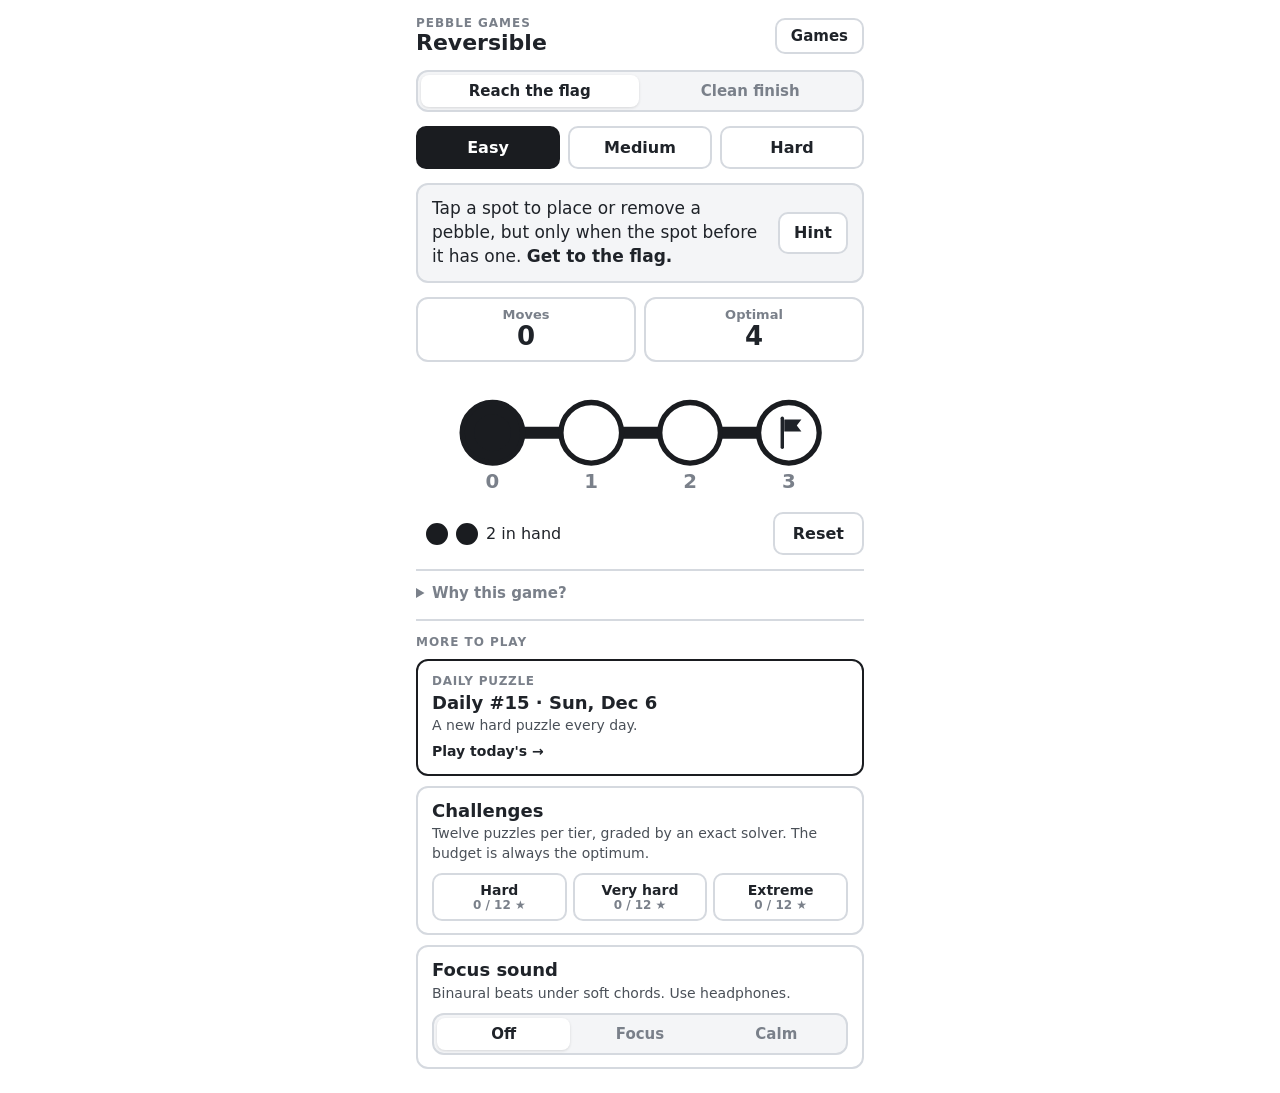
==== index.html @ edc48301 "Add Daily puzzle, Challenge tiers and focus sound - daily/: one puzzle per local date, same for ever" ====
<!doctype html>
<html lang="en">
<head>
<meta charset="utf-8">
<meta name="viewport" content="width=device-width, initial-scale=1, maximum-scale=1, user-scalable=no">
<title>Pebble Game</title>
<meta name="description" content="Puzzles about memory, time and energy in computing. Get a pebble to the flag in as few moves as you can.">
<meta property="og:type" content="website">
<meta property="og:site_name" content="Pebble Games">
<meta property="og:title" content="Pebble Games">
<meta property="og:description" content="Puzzles about memory, time and energy in computing. Get a pebble to the flag in as few moves as you can.">
<meta property="og:url" content="https://mcthumann.github.io/pebble_web_game/">
<meta property="og:image" content="https://mcthumann.github.io/pebble_web_game/og.png">
<meta property="og:image:width" content="1200">
<meta property="og:image:height" content="630">
<meta property="og:image:alt" content="Pebble Games: puzzles about memory, time and energy">
<meta name="twitter:card" content="summary_large_image">
<style>
  :root {
    --ink: #1F2329; --muted: #7A808A; --faint: #D5D9DF;
    --pebble: #1A1C20; --red: #E31A1C; --green: #009E73;
  }
  * { box-sizing: border-box; -webkit-tap-highlight-color: transparent; }
  html, body { margin: 0; height: 100%; }
  body {
    background: #fff; color: var(--ink);
    font-family: "Segoe UI", system-ui, -apple-system, Roboto, sans-serif;
    touch-action: manipulation; user-select: none; -webkit-user-select: none;
  }
  main {
    max-width: 480px; min-height: 100%; margin: 0 auto; padding: 20px 16px 24px;
    display: flex; flex-direction: column; gap: 14px;
  }
  button {
    font: inherit; font-size: 16px; font-weight: 600; padding: 10px 18px;
    background: #fff; color: var(--ink); border: 2px solid var(--faint); border-radius: 10px;
  }


  #levels { display: flex; gap: 8px; }
  #levels button { flex: 1; padding: 10px 0; }
  #levels button.sel { background: var(--pebble); border-color: var(--pebble); color: #fff; }

  #info {
    background: #F4F5F7; border: 2px solid var(--faint); border-radius: 12px;
    padding: 12px 14px; font-size: 17px; line-height: 1.4;
  }
  #top { display: flex; align-items: center; justify-content: space-between; gap: 12px; }
  #top p { margin: 0; }
  #hintBtn { padding: 8px 14px; flex: none; }
  #hint { display: none; margin: 10px 0 0; padding-top: 10px; border-top: 2px solid var(--faint); font-weight: 600; }
  #info.open #hint { display: block; }

  #stats { display: flex; gap: 8px; margin-bottom: 12px; }
  .stat {
    flex: 1; text-align: center; padding: 8px 4px;
    border: 2px solid var(--faint); border-radius: 12px;
  }
  .stat span { display: block; font-size: 13px; font-weight: 600; color: var(--muted); }
  .stat b { display: block; font-size: 26px; line-height: 1.15; font-variant-numeric: tabular-nums; }
  #movesBox.past { border-color: #D55E00; }
  #movesBox.past b { color: #D55E00; }

  #solved { display: none; text-align: center; color: #fff; margin-bottom: 20px; }
  #solved h1 { margin: 0; font-size: 64px; line-height: 1.1; }
  #solved p { margin: 4px 0 0; font-size: 24px; }
  #solved #time { font-size: 40px; font-weight: 700; font-variant-numeric: tabular-nums; }

  #board { display: block; width: 100%; height: auto; }
  #track { fill: none; stroke: var(--pebble); stroke-width: 9; stroke-linecap: round; }
  .node { cursor: pointer; }
  .node .hit { fill: transparent; }
  .node .ring { fill: #fff; stroke: var(--pebble); stroke-width: 4; }
  .node .dot { fill: var(--pebble); display: none; }
  .node.on .dot { display: block; }
  .node.on .flag { display: none; }
  .node.fixed .ring { fill: var(--pebble); }
  .node.bad .ring { fill: var(--red); stroke: var(--red); }
  .node text { font-size: 15px; font-weight: 650; fill: var(--muted); text-anchor: middle; }
  .node.bad text { fill: var(--red); }

  #bar { display: flex; align-items: center; justify-content: space-between; }
  #hand { display: flex; align-items: center; gap: 8px; padding: 6px 10px; border-radius: 10px; font-size: 16px; }
  #hand.bad { background: var(--red); color: #fff; }
  #hand i {
    width: 22px; height: 22px; border-radius: 50%;
    background: var(--pebble); border: 2px solid var(--pebble);
  }
  #hand i.used { background: transparent; border-color: var(--faint); }

  body.won { background: var(--green); }
  body.won #info, body.won #stats { display: none; }
  body.won #solved { display: block; }
  body.won #hand { color: #fff; }
  body.won .node text { fill: #fff; }
  body.won button { border-color: #fff; }
  body.won #levels button.sel { border-color: var(--pebble); }
  /* Stars, sharing and feel (the same block on every game page). */
  #levels .mark { margin-left: 5px; font-size: 14px; }
  #levels .mark.star { color: #E0A800; }
  #levels .mark.done { color: #E0A800; }
  main #best { margin-top: 6px; font-size: 17px; font-weight: 650; }
  main #share {
    margin-top: 12px; padding: 7px 22px; font-size: 15px;
    background: transparent; color: #fff; border: 2px solid #fff; border-radius: 10px;
  }
  body.lost #share, body.lost #best { display: none; }
  .confetti { position: fixed; inset: 0; width: 100%; height: 100%; pointer-events: none; z-index: 10; }
  @media (prefers-reduced-motion: no-preference) {
    @keyframes pop { 0% { transform: scale(.3); } 65% { transform: scale(1.15); } 100% { transform: scale(1); } }
    .node.on:not(.fixed) .dot { transform-box: fill-box; transform-origin: center; animation: pop .22s ease-out; }
  }
  /* "Why this game?": one line on why it matters, folded away by default. */
  #about { border-top: 2px solid var(--faint); padding-top: 12px; font-size: 15px; line-height: 1.45; user-select: text; -webkit-user-select: text; }
  #about summary { font-weight: 600; color: var(--muted); cursor: pointer; }
  #about p { margin: 8px 0 0; }
  #about .refs { font-size: 14px; color: var(--muted); }
  #about a { color: inherit; }
  body.won #about, body.done #about { display: none; }
  /* Header: the game's name and one way out to the list of all games. */
  #head { display: flex; align-items: center; justify-content: space-between; gap: 12px; margin-top: -4px; }
  #head .kicker { display: block; font-size: 12px; font-weight: 700; letter-spacing: .08em; text-transform: uppercase; color: var(--muted); }
  #head h1 { margin: 0; font-size: 22px; line-height: 1.2; color: var(--ink); }
  #head a {
    flex: none; padding: 7px 14px; font-size: 15px; font-weight: 650; text-decoration: none;
    color: var(--ink); border: 2px solid var(--faint); border-radius: 10px;
  }
  body.won #head .kicker, body.done #head .kicker { color: rgba(255,255,255,.8); }
  body.won #head h1, body.done #head h1 { color: #fff; }
  body.won #head a, body.done #head a { color: #fff; border-color: #fff; }
  /* Finish screen: share the result, or move on to the next game. */
  main .actions { display: flex; justify-content: center; gap: 10px; margin-top: 12px; }
  main .actions #share { margin-top: 0; }
  main #next {
    padding: 7px 18px; font-size: 15px; font-weight: 650; text-decoration: none;
    background: #fff; color: var(--green); border: 2px solid #fff; border-radius: 10px;
  }
  body.lost #next { display: none; }
  /* Reach the flag, or finish clean: two versions of the same game. */
  #mode { display: flex; padding: 3px; gap: 3px; background: #F4F5F7; border: 2px solid var(--faint); border-radius: 12px; }
  #mode a {
    flex: 1; text-align: center; padding: 7px 0; border-radius: 8px;
    font-size: 15px; font-weight: 650; color: var(--muted); text-decoration: none;
  }
  #mode a.sel { background: #fff; color: var(--ink); box-shadow: 0 1px 3px rgba(0,0,0,.12); }
  body.won #mode { display: none; }
  /* More to play: the daily puzzle, harder challenges, and focus sound. */
  #more { display: flex; flex-direction: column; gap: 10px; border-top: 2px solid var(--faint); padding-top: 14px; }
  #more h2 { margin: 0; font-size: 12px; font-weight: 700; letter-spacing: .08em; text-transform: uppercase; color: var(--muted); }
  #more .card { display: block; padding: 12px 14px; border: 2px solid var(--faint); border-radius: 12px; color: var(--ink); text-decoration: none; }
  #more .card b { display: block; font-size: 18px; line-height: 1.25; }
  #more .card > span { display: block; margin-top: 2px; font-size: 14px; line-height: 1.4; color: #4A5058; }
  #more #dailyCard { border-color: var(--pebble); }
  #more .card > .kick { margin: 0 0 2px; font-size: 12px; font-weight: 700; letter-spacing: .06em; text-transform: uppercase; color: var(--muted); }
  #more #dailyCard .go { margin-top: 6px; font-weight: 650; color: var(--ink); }
  #more .tiers { display: flex; gap: 6px; margin-top: 10px; }
  #more .tiers a {
    flex: 1; text-align: center; padding: 7px 0; border: 2px solid var(--faint); border-radius: 10px;
    font-size: 14px; font-weight: 650; color: var(--ink); text-decoration: none;
  }
  #more .tiers a i { display: block; font-style: normal; font-size: 12px; font-weight: 600; color: var(--muted); }
  #more .moods { display: flex; padding: 3px; gap: 3px; margin-top: 10px; background: #F4F5F7; border: 2px solid var(--faint); border-radius: 12px; }
  #more .moods button { flex: 1; padding: 7px 0; border: 0; border-radius: 8px; background: transparent; font-size: 15px; font-weight: 650; color: var(--muted); }
  #more .moods button.sel { background: #fff; color: var(--ink); box-shadow: 0 1px 3px rgba(0,0,0,.12); }
  body.won #more { display: none; }
</style>
</head>
<body>
<main>
  <header id="head">
    <div><span class="kicker">Pebble Games</span><h1>Reversible</h1></div>
    <a href="games/">Games</a>
  </header>
  <nav id="mode" aria-label="Version"><a class="sel" aria-current="page">Reach the flag</a><a href="clean/">Clean finish</a></nav>
  <div id="levels">
    <button type="button" data-p="2" data-opt="4">Easy</button>
    <button type="button" data-p="3" data-opt="13">Medium</button>
    <button type="button" data-p="4" data-opt="38">Hard</button>
  </div>
  <div id="info">
    <div id="top">
      <p>Tap a spot to place or remove a pebble, but only when the spot before it has one. <b>Get to the flag.</b></p>
      <button id="hintBtn" type="button">Hint</button>
    </div>
    <p id="hint">To advance forward, focus on recovering from behind.</p>
  </div>
  <div id="stats">
    <div class="stat" id="movesBox"><span>Moves</span><b id="moves"></b></div>
    <div class="stat"><span>Optimal</span><b id="opt"></b></div>
  </div>
  <div id="solved"><h1 id="verdict">Solved</h1><p id="time"></p><p id="count"></p><p id="best"></p><div class="actions"><button id="share" type="button">Share</button><a id="next" href="clean/">Next: Clean finish &rarr;</a></div></div>
  <svg id="board" role="group" aria-label="Pebble line"></svg>
  <div id="bar">
    <div id="hand"></div>
    <button id="reset" type="button">Reset</button>
  </div>
  <details id="about">
    <summary>Why this game?</summary>
    <p>Erasing information costs heat. Uncomputing avoids erasure, but needs extra memory, which can be traded for extra time.</p>
    <p class="refs">Bennett, <i>SIAM J. Comput.</i> 1989 · Knill, <a href="https://arxiv.org/abs/math/9508218">arXiv:math/9508218</a></p>
    <p class="refs"><a href="games/">All games</a></p>
  </details>
  <section id="more" aria-label="More to play">
    <h2>More to play</h2>
    <a class="card" id="dailyCard" href="daily/">
      <span class="kick">Daily puzzle</span>
      <b id="dailyTitle">Daily puzzle</b>
      <span id="dailyState">A new hard puzzle every day.</span>
      <span class="go">Play today's &rarr;</span>
    </a>
    <div class="card">
      <b>Challenges</b>
      <span>Twelve puzzles per tier, graded by an exact solver. The budget is always the optimum.</span>
      <div class="tiers">
        <a href="challenge/#hard" data-tier="hard">Hard<i></i></a>
        <a href="challenge/#veryhard" data-tier="veryhard">Very hard<i></i></a>
        <a href="challenge/#extreme" data-tier="extreme">Extreme<i></i></a>
      </div>
    </div>
    <div class="card">
      <b>Focus sound</b>
      <span id="moodNote">Binaural beats under soft chords. Use headphones.</span>
      <div class="moods" id="moods"></div>
    </div>
  </section>
</main>
<script>
  // Easy, Medium, Hard give 2, 3, 4 pebbles. With P pebbles the furthest
  // reachable spot is 2^P - 1, so that is where the flag goes: 3, 7, 15.
  // data-opt is the fewest moves to get a pebble onto the flag, found by
  // breadth-first search: 4, 13, 38 (Hard beats the clean recursion's 40,
  // since nothing has to be picked up afterwards).
  const PER_ROW = 4;
  const X0 = 40, DX = 75, Y0 = 40, DY = 84, R = 23, XR = X0 + DX * (PER_ROW - 1);
  const SVG = 'http://www.w3.org/2000/svg';
  const board = document.getElementById('board');
  const hand = document.getElementById('hand');
  const levelButtons = [...document.querySelectorAll('#levels button')];

  // ---------- Stars, feel and sharing (the same block on every game page) ----------
  // Progress is kept in this browser only: for each level, the best score and
  // that level's optimum, so a star means best <= optimum (lower is better).
  const KIT = { game: 'reversible', title: 'Reversible', unit: 'moves', path: '' };
  const kit = (() => {
    const KEY = 'pebble-games-v1', BASE = 'https://mcthumann.github.io/pebble_web_game/';
    const calm = matchMedia('(prefers-reduced-motion: reduce)').matches;
    const el = id => document.getElementById(id);
    let data = {}, shareText = '', lastBuzz = 0;
    try { data = JSON.parse(localStorage.getItem(KEY)) || {}; } catch (e) {}
    const save = () => { try { localStorage.setItem(KEY, JSON.stringify(data)); } catch (e) {} };
    const starred = r => !!r && r.best <= r.opt;

    // Level buttons get an outline star once finished and a filled star once
    // finished optimally, so the goal is to fill every star.
    // (The games list page reads the same saved progress to show stars per game.)
    function marks() {
      document.querySelectorAll('#levels button').forEach(b => {
        const r = (data[KIT.game] || {})[b.dataset.name];
        b.innerHTML = b.dataset.name + (!r ? '' : starred(r)
          ? '<span class="mark star" aria-label="optimal">★</span>'
          : '<span class="mark done" aria-label="finished">☆</span>');
      });
    }

    function buzz(pattern) {
      const now = performance.now();
      if (now - lastBuzz < 120) return;
      lastBuzz = now;
      try { if (navigator.vibrate) navigator.vibrate(pattern || 30); } catch (e) {}
    }

    // A short, light confetti burst, only for optimal finishes.
    function confetti() {
      if (calm) return;
      const c = document.createElement('canvas'), ctx = c.getContext('2d'), dpr = window.devicePixelRatio || 1;
      const W = innerWidth, H = innerHeight;
      c.className = 'confetti'; c.width = W * dpr; c.height = H * dpr;
      document.body.appendChild(c); ctx.scale(dpr, dpr);
      const colors = ['#FFFFFF', '#F5C542', '#FFE8A3', '#BFF0DD'];
      const bits = Array.from({ length: 70 }, () => ({
        x: W / 2 + (Math.random() - .5) * 140, y: H * .26,
        vx: (Math.random() - .5) * 9, vy: -3 - Math.random() * 8,
        a: Math.random() * 6.3, va: (Math.random() - .5) * .3,
        w: 5 + Math.random() * 4, h: 8 + Math.random() * 6,
        c: colors[Math.floor(Math.random() * colors.length)],
      }));
      const t0 = performance.now();
      (function frame(t) {
        const age = (t - t0) / 1600;
        ctx.clearRect(0, 0, W, H);
        if (age >= 1) { c.remove(); return; }
        ctx.globalAlpha = Math.min(1, (1 - age) * 2.5);
        for (const b of bits) {
          b.vy += .28; b.vx *= .99; b.x += b.vx; b.y += b.vy; b.a += b.va;
          ctx.save(); ctx.translate(b.x, b.y); ctx.rotate(b.a);
          ctx.fillStyle = b.c; ctx.fillRect(-b.w / 2, -b.h / 2, b.w, b.h); ctx.restore();
        }
        requestAnimationFrame(frame);
      })(t0);
    }

    // A finished run: save it, note a new star or best, celebrate, and get the
    // share line ready. Pass { record: false } for levels that should not count.
    function finish(level, score, opt, time, opts = {}) {
      const optimal = score <= opt;
      let line = '';
      if (opts.record !== false) {
        const g = data[KIT.game] = data[KIT.game] || {};
        const old = g[level];
        g[level] = { best: old ? Math.min(old.best, score) : score, opt };
        save();
        marks();
        if (optimal && !starred(old)) line = 'New star ★';
        else if (!optimal && !old) line = '☆ earned · match the optimum to fill it';
        else if (!optimal && score < old.best) line = 'New best';
        else if (!optimal && old) line = 'Your best: ' + (KIT.unit === 'cost' ? 'cost ' : '') + old.best;
      }
      el('best').textContent = line;
      const amount = KIT.unit === 'cost' ? 'cost ' + score : score + ' ' + KIT.unit;
      shareText = (optimal ? '★ ' : '') + 'Pebble Game · ' + KIT.title + ' ' + level + ' · ' + amount +
        (optimal ? ', optimal' : ' (optimal ' + opt + ')') + ' in ' + time + '\n' + (opts.url || BASE + KIT.path);
      el('share').textContent = 'Share';
      nextLabel();
      buzz(optimal ? [15, 60, 15, 60, 30] : 25);
      if (optimal) setTimeout(confetti, 60);
    }

    function clear() { const b = el('best'); if (b) b.textContent = ''; }

    // Next climbs this game's levels first (Easy, Medium, Hard), then moves on
    // to the next game. gameNext keeps the label written in the page for that.
    let gameNext = '';
    function nextLevelButton() {
      const buttons = [...document.querySelectorAll('#levels button')];
      const i = buttons.findIndex(b => b.classList.contains('sel'));
      return i >= 0 && i < buttons.length - 1 ? buttons[i + 1] : null;
    }
    function nextLabel() {
      const b = nextLevelButton();
      el('next').textContent = b ? 'Next: ' + b.dataset.name + ' \u2192' : gameNext;
    }

    // Phones get the share sheet; elsewhere the line is copied.
    async function share() {
      const btn = el('share');
      try {
        if (navigator.share && matchMedia('(pointer: coarse)').matches) { await navigator.share({ text: shareText }); return; }
        await navigator.clipboard.writeText(shareText);
        btn.textContent = 'Copied';
      } catch (e) {
        if (e && e.name === 'AbortError') return;
        const t = document.createElement('textarea');
        t.value = shareText; document.body.appendChild(t); t.select();
        let ok = false; try { ok = document.execCommand('copy'); } catch (e2) {}
        t.remove();
        btn.textContent = ok ? 'Copied' : 'Copy failed';
      }
      setTimeout(() => { btn.textContent = 'Share'; }, 1600);
    }

    function init() {
      document.querySelectorAll('#levels button').forEach(b => { b.dataset.name = b.textContent.trim(); });
      el('share').addEventListener('click', share);
      gameNext = el('next').textContent;
      el('next').addEventListener('click', e => {
        const b = nextLevelButton();
        if (b) { e.preventDefault(); b.click(); }
      });
      marks();
    }
    return { init, finish, clear, buzz, text: () => shareText };
  })();

  let P, N, OPT, levelName, pebbled, moves, won, nodes, startedAt, solveMs;

  // Spots 0..N snake along one line: rows alternate left-to-right and right-to-left.
  // Spot 0 is permanently pebbled and does not use one of the player's pebbles.
  function build() {
    const rows = (N + 1) / PER_ROW;
    let d = 'M' + X0 + ' ' + Y0 + 'H' + XR;
    for (let r = 1; r < rows; r++) {
      const y = Y0 + DY * r, right = r % 2 === 1;
      d += 'A' + DY / 2 + ' ' + DY / 2 + ' 0 0 ' + (right ? 1 : 0) + ' ' + (right ? XR : X0) + ' ' + y +
           'H' + (right ? X0 : XR);
    }
    board.setAttribute('viewBox', '-18 6 340 ' + rows * DY);
    board.innerHTML = '<path id="track" d="' + d + '"/>';
    nodes = [];
    for (let i = 0; i <= N; i++) {
      const row = Math.floor(i / PER_ROW), k = i % PER_ROW;
      const x = X0 + DX * (row % 2 ? PER_ROW - 1 - k : k), y = Y0 + DY * row;
      const g = document.createElementNS(SVG, 'g');
      g.setAttribute('class', i === 0 ? 'node fixed' : 'node');
      g.setAttribute('role', 'button');
      g.setAttribute('aria-label', 'Spot ' + i);
      g.innerHTML =
        '<rect class="hit" x="' + (x - DX / 2) + '" y="' + (y - 30) + '" width="' + DX + '" height="76"/>' +
        '<circle class="ring" cx="' + x + '" cy="' + y + '" r="' + R + '"/>' +
        (i === N
          ? '<g class="flag" transform="translate(' + (x - 7) + ' ' + (y - 12) + ')">' +
            '<path d="M2 1v22" stroke="#1F2329" stroke-width="2.6" stroke-linecap="round" fill="none"/>' +
            '<path d="M3.5 2h13l-3.5 4.5 3.5 4.5h-13z" fill="#1F2329"/></g>'
          : '') +
        '<circle class="dot" cx="' + x + '" cy="' + y + '" r="14"/>' +
        '<text x="' + x + '" y="' + (y + R + 19) + '">' + i + '</text>';
      g.addEventListener('click', () => tap(i));
      board.appendChild(g);
      nodes.push(g);
    }
  }

  function inHand() { return P - pebbled.slice(1).filter(Boolean).length; }

  function flash(el) {
    kit.buzz();
    el.classList.add('bad');
    clearTimeout(el.badTimer);
    el.badTimer = setTimeout(() => el.classList.remove('bad'), 450);
  }

  function tap(i) {
    if (won) return;
    const placing = !pebbled[i];
    if (i === 0 || !pebbled[i - 1]) { flash(nodes[i]); return; }
    if (placing && inHand() === 0) { flash(nodes[i]); flash(hand); return; }
    pebbled[i] = placing;
    // The clock runs from the first legal move to the pebble landing on the flag.
    if (moves === 0) startedAt = performance.now();
    moves++;
    if (placing && i === N) { won = true; solveMs = performance.now() - startedAt; kit.finish(levelName, moves, OPT, clock(solveMs)); }
    render();
  }

  function clock(ms) {
    const t = Math.round(ms / 100), m = Math.floor(t / 600), sec = ((t % 600) / 10).toFixed(1);
    return m ? m + ':' + sec.padStart(4, '0') : sec + ' s';
  }

  function render() {
    for (let i = 0; i <= N; i++) nodes[i].classList.toggle('on', pebbled[i]);
    const left = inHand();
    let dots = '';
    for (let k = 0; k < P; k++) dots += '<i class="' + (k < left ? '' : 'used') + '"></i>';
    hand.innerHTML = dots + '<span>' + left + ' in hand</span>';
    document.getElementById('moves').textContent = moves;
    document.getElementById('movesBox').classList.toggle('past', moves > OPT);
    document.body.classList.toggle('won', won);
    document.getElementById('time').textContent = won ? clock(solveMs) : '';
    document.getElementById('verdict').textContent = moves === OPT ? 'Optimal!' : 'Solved';
    document.getElementById('count').textContent = levelName + ' · ' + moves + ' moves · optimal ' + OPT;
  }

  function reset() {
    kit.clear();
    pebbled = new Array(N + 1).fill(false);
    pebbled[0] = true;
    moves = 0;
    won = false;
    render();
  }

  function setLevel(btn) {
    P = Number(btn.dataset.p);
    N = 2 ** P - 1;
    OPT = Number(btn.dataset.opt);
    document.getElementById('opt').textContent = OPT;
    levelName = btn.dataset.name;
    levelButtons.forEach(b => b.classList.toggle('sel', b === btn));
    build();
    reset();
  }

  levelButtons.forEach(b => b.addEventListener('click', () => setLevel(b)));
  document.getElementById('reset').addEventListener('click', reset);
  document.getElementById('hintBtn').addEventListener('click', () =>
    document.getElementById('info').classList.toggle('open'));
  kit.init();
  setLevel(levelButtons[0]);
  // A link ending in #about opens the "Why this game?" note and scrolls to it.
  function openAbout() {
    if (location.hash !== '#about') return;
    const a = document.getElementById('about');
    a.open = true;
    a.scrollIntoView({ block: 'start' });
  }
  window.addEventListener('hashchange', openAbout);
  openAbout();
</script>
<script src="shared/puzzles.js"></script>
<script src="shared/progress.js"></script>
<script src="shared/beats.js"></script>
<script>
  // More to play: today's daily puzzle, challenge stars and the focus sound.
  (() => {
    const prog = PebbleProgress, key = prog.todayKey(), num = prog.dailyNumber(key);
    const best = prog.dailyBest(key), s = prog.streak();
    const fire = s ? ' · \u{1F525} ' + s + '-day streak' : '';
    document.getElementById('dailyTitle').textContent = 'Daily #' + num + ' · ' + prog.prettyDate(key);
    document.getElementById('dailyState').textContent = (best ? '✓ Solved in ' + prog.clock(best) : 'A new hard puzzle every day.') + fire;
    document.querySelectorAll('#more .tiers a').forEach(a => {
      a.querySelector('i').textContent = prog.tierSolved(a.dataset.tier) + ' / ' + PEBBLE_PUZZLES.challenge[a.dataset.tier].length + ' ★';
    });
    PebbleBeats.picker(document.getElementById('moods'), document.getElementById('moodNote'));
  })();
</script>
</body>
</html>
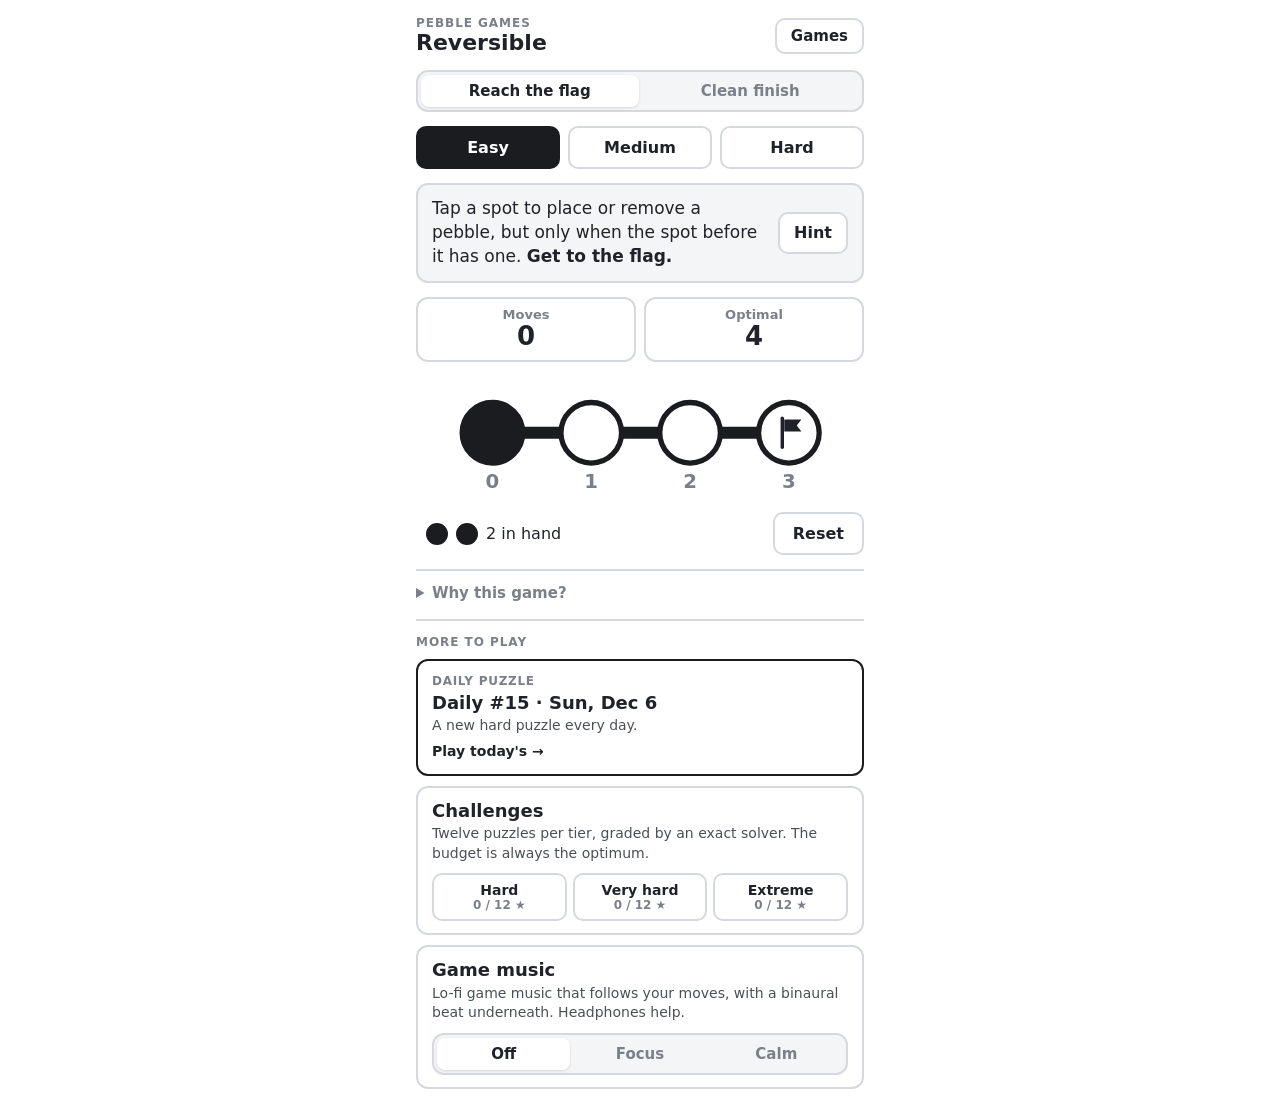
==== commit bd0bd4d9: "Game music: adaptive lo-fi soundtrack with move sounds Replace the ambient drone with a swung lo-fi " ====
--- a/index.html
+++ b/index.html
@@ -218,12 +218,13 @@
       </div>
     </div>
     <div class="card">
-      <b>Focus sound</b>
-      <span id="moodNote">Binaural beats under soft chords. Use headphones.</span>
+      <b>Game music</b>
+      <span id="moodNote">Lo-fi game music that follows your moves, with a binaural beat underneath. Headphones help.</span>
       <div class="moods" id="moods"></div>
     </div>
   </section>
 </main>
+<script src="shared/beats.js"></script>
 <script>
   // Easy, Medium, Hard give 2, 3, 4 pebbles. With P pebbles the furthest
   // reachable spot is 2^P - 1, so that is where the flag goes: 3, 7, 15.
@@ -421,14 +422,21 @@
   function tap(i) {
     if (won) return;
     const placing = !pebbled[i];
-    if (i === 0 || !pebbled[i - 1]) { flash(nodes[i]); return; }
-    if (placing && inHand() === 0) { flash(nodes[i]); flash(hand); return; }
+    if (i === 0 || !pebbled[i - 1]) { sound('bad', i); flash(nodes[i]); return; }
+    if (placing && inHand() === 0) { sound('bad', i); flash(nodes[i]); flash(hand); return; }
     pebbled[i] = placing;
+    sound(placing ? 'place' : 'remove', i);
     // The clock runs from the first legal move to the pebble landing on the flag.
     if (moves === 0) startedAt = performance.now();
     moves++;
-    if (placing && i === N) { won = true; solveMs = performance.now() - startedAt; kit.finish(levelName, moves, OPT, clock(solveMs)); }
+    if (placing && i === N) { won = true; solveMs = performance.now() - startedAt; kit.finish(levelName, moves, OPT, clock(solveMs)); sound('win', i); }
     render();
+  }
+
+  // Tell the focus music (shared/beats.js) what just happened, so it can follow play.
+  function sound(type, spot) {
+    const furthest = pebbled.lastIndexOf(true);
+    document.dispatchEvent(new CustomEvent('pebble:sound', { detail: { type, spot, n: N, progress: Math.max(furthest, spot) / N } }));
   }
 
   function clock(ms) {
@@ -457,6 +465,7 @@
     moves = 0;
     won = false;
     render();
+    sound('start', 0);
   }
 
   function setLevel(btn) {
@@ -488,7 +497,6 @@
 </script>
 <script src="shared/puzzles.js"></script>
 <script src="shared/progress.js"></script>
-<script src="shared/beats.js"></script>
 <script>
   // More to play: today's daily puzzle, challenge stars and the focus sound.
   (() => {
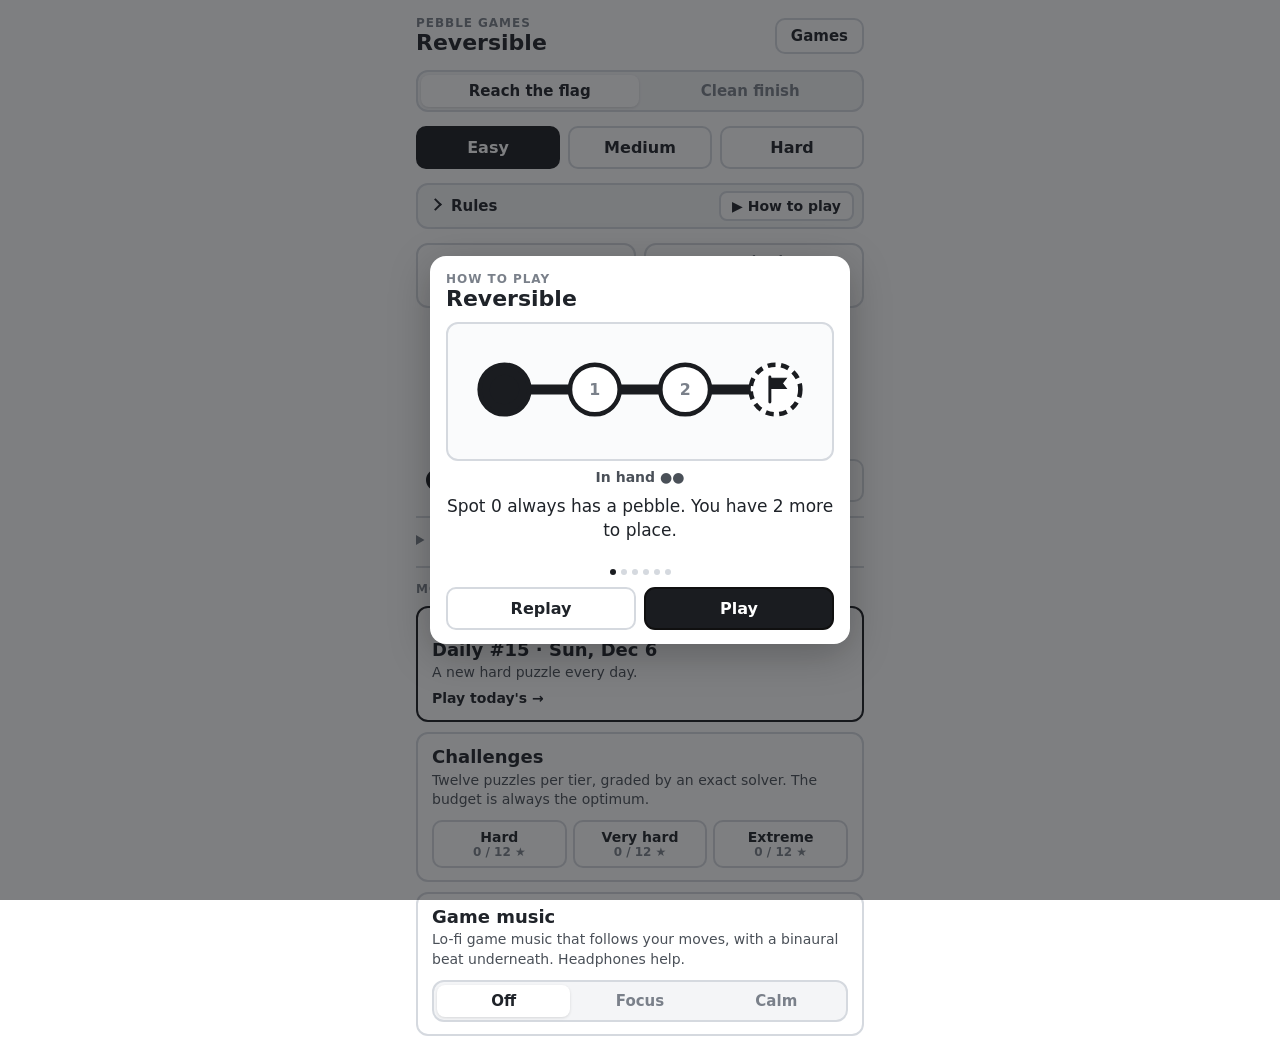
==== commit 6add9472: "Rules dropdown and how-to-play animation on every game; dry, steady move sounds - shared/intro.js + " ====
--- a/index.html
+++ b/index.html
@@ -164,6 +164,7 @@
   #more .moods button.sel { background: #fff; color: var(--ink); box-shadow: 0 1px 3px rgba(0,0,0,.12); }
   body.won #more { display: none; }
 </style>
+<link rel="stylesheet" href="shared/intro.css?v=3">
 </head>
 <body>
 <main>
@@ -224,7 +225,7 @@
     </div>
   </section>
 </main>
-<script src="shared/beats.js"></script>
+<script src="shared/beats.js?v=3"></script>
 <script>
   // Easy, Medium, Hard give 2, 3, 4 pebbles. With P pebbles the furthest
   // reachable spot is 2^P - 1, so that is where the flag goes: 3, 7, 15.
@@ -495,8 +496,8 @@
   window.addEventListener('hashchange', openAbout);
   openAbout();
 </script>
-<script src="shared/puzzles.js"></script>
-<script src="shared/progress.js"></script>
+<script src="shared/puzzles.js?v=3"></script>
+<script src="shared/progress.js?v=3"></script>
 <script>
   // More to play: today's daily puzzle, challenge stars and the focus sound.
   (() => {
@@ -511,5 +512,6 @@
     PebbleBeats.picker(document.getElementById('moods'), document.getElementById('moodNote'));
   })();
 </script>
+<script src="shared/intro.js?v=3" data-game="reversible"></script>
 </body>
 </html>
--- a/shared/intro.css
+++ b/shared/intro.css
@@ -0,0 +1,107 @@
+/* Rules dropdown and the "how to play" animation, shared by every game page.
+   The page's own rules box (#info, or #rules on Daily and Challenge) is moved
+   into the dropdown by intro.js; until then it is hidden so it does not flash. */
+main > #info, main > #rules { display: none; }
+
+.rules-drop {
+  border: 2px solid var(--faint, #D5D9DF); border-radius: 12px; background: #F4F5F7;
+}
+.rules-drop > summary {
+  list-style: none; display: flex; align-items: center; gap: 8px;
+  padding: 6px 8px 6px 12px; font-size: 15px; font-weight: 650; cursor: pointer;
+  color: var(--ink, #1F2329); user-select: none; -webkit-user-select: none;
+}
+.rules-drop > summary::-webkit-details-marker { display: none; }
+.rules-drop > summary::before {
+  content: ""; width: 7px; height: 7px; margin: 0 3px 3px 1px;
+  border-right: 2px solid currentColor; border-bottom: 2px solid currentColor;
+  transform: rotate(-45deg); transition: transform .15s;
+}
+.rules-drop[open] > summary::before { transform: rotate(45deg); margin-bottom: 5px; }
+.rules-drop > summary .how {
+  margin-left: auto; padding: 5px 11px; font: inherit; font-size: 14px; font-weight: 650;
+  color: var(--ink, #1F2329); background: #fff; border: 2px solid var(--faint, #D5D9DF); border-radius: 8px;
+}
+.rules-drop > #info, .rules-drop > #rules {
+  display: block; margin: 0 !important; border: 0 !important; background: transparent !important;
+  padding: 0 14px 12px !important; border-radius: 0 !important;
+}
+body.won .rules-drop, body.done .rules-drop { display: none; }
+
+/* The animation: a small board, a finger, a caption. */
+.pi-back {
+  position: fixed; inset: 0; z-index: 50; display: flex; align-items: center; justify-content: center;
+  padding: 12px; background: rgba(20, 22, 26, .55);
+}
+.pi-card {
+  width: min(420px, 100%); max-height: 100%; overflow: auto; padding: 16px 16px 14px;
+  background: #fff; color: #1F2329; border-radius: 16px; box-shadow: 0 10px 40px rgba(0, 0, 0, .25);
+  user-select: none; -webkit-user-select: none;
+}
+.pi-kicker { display: block; font-size: 12px; font-weight: 700; letter-spacing: .08em; text-transform: uppercase; color: #7A808A; }
+.pi-title { margin: 0 0 10px; font-size: 22px; line-height: 1.2; }
+.pi-stage {
+  position: relative; border: 2px solid #D5D9DF; border-radius: 12px; background: #FAFBFC;
+  transition: background .3s, border-color .3s;
+}
+.pi-stage.win { background: #E3F5EE; border-color: #009E73; }
+.pi-stage svg { display: block; width: 100%; height: auto; }
+.pi-finger {
+  position: absolute; width: 30px; height: 30px; margin: -15px 0 0 -15px; border-radius: 50%;
+  background: rgba(26, 28, 32, .16); border: 2px solid rgba(26, 28, 32, .5);
+  opacity: 0; pointer-events: none;
+  transition: left .42s ease, top .42s ease, opacity .2s, transform .15s;
+}
+.pi-finger.show { opacity: 1; }
+.pi-finger.press { transform: scale(.72); }
+.pi-finger.ripple::after {
+  content: ""; position: absolute; inset: -2px; border-radius: 50%;
+  border: 2px solid rgba(26, 28, 32, .5); animation: piRipple .5s ease-out forwards;
+}
+@keyframes piRipple { to { transform: scale(2.2); opacity: 0; } }
+.pi-hud { margin-top: 8px; min-height: 20px; font-size: 14px; font-weight: 650; color: #4A5058; text-align: center; }
+.pi-say { margin: 6px 0 0; min-height: 70px; font-size: 17px; line-height: 1.4; text-align: center; }
+.pi-dots { display: flex; justify-content: center; gap: 5px; margin: 4px 0 12px; }
+.pi-dots i { width: 6px; height: 6px; border-radius: 50%; background: #D5D9DF; }
+.pi-dots i.on { background: #1A1C20; }
+.pi-actions { display: flex; gap: 8px; }
+.pi-actions button {
+  flex: 1; padding: 10px 0; font: inherit; font-size: 16px; font-weight: 650;
+  color: #1F2329; background: #fff; border: 2px solid #D5D9DF; border-radius: 10px;
+}
+.pi-actions .go { color: #fff; background: #1A1C20; border-color: #1A1C20; }
+
+/* Board pieces, matching the games. */
+.pi-svg .track { fill: none; stroke: #1A1C20; stroke-width: 9; stroke-linecap: round; }
+.pi-svg .edge { stroke: #B8BEC6; stroke-width: 3; }
+.pi-svg .ring { fill: #fff; stroke: #1A1C20; stroke-width: 4; transition: fill .2s, stroke .2s; }
+.pi-svg .fixed .ring { fill: #1A1C20; }
+.pi-svg .input .ring { stroke-width: 6; }
+.pi-svg .goal .ring { stroke-dasharray: 7 5; }
+.pi-svg .dot { fill: #1A1C20; }
+.pi-svg .idx { font-size: 14px; font-weight: 700; fill: #7A808A; text-anchor: middle; }
+.pi-svg .flag path { fill: #1A1C20; stroke: #1A1C20; }
+.pi-svg .ghost .ring { fill: #EFEAFB; stroke: #7A5CC4; stroke-dasharray: 6 4; }
+.pi-svg .spook { fill: #7A5CC4; }
+.pi-svg .queued .ring { fill: #DDEAFB; stroke: #2367C9; stroke-width: 5; }
+.pi-svg .qdot { fill: #2367C9; opacity: .35; }
+.pi-svg .blue .ring { fill: #DDEAFB; stroke: #2367C9; stroke-width: 4.5; }
+.pi-svg .red .dot { fill: #D7263D; }
+.pi-svg .slot { fill: #fff; stroke: #B8BEC6; stroke-width: 2; }
+.pi-svg .slot.full { fill: #1A1C20; stroke: #1A1C20; }
+.pi-svg .chip rect { fill: #fff; stroke: #1A1C20; stroke-width: 1.5; }
+.pi-svg .chip text { font-size: 13px; font-weight: 700; fill: #1F2329; text-anchor: middle; }
+.pi-svg .chip.e rect { fill: #D55E00; stroke: #D55E00; }
+.pi-svg .chip.e text { fill: #fff; }
+.pi-svg .bad .ring { fill: #E31A1C; stroke: #E31A1C; }
+.pi-svg .erased .ring { fill: #D55E00; stroke: #D55E00; }
+.pi-svg .holdring { fill: none; stroke: #D55E00; stroke-width: 7; stroke-linecap: round; stroke-dasharray: 100; stroke-dashoffset: 100; animation: piHold .62s linear forwards; }
+@keyframes piHold { to { stroke-dashoffset: 0; } }
+.pi-svg .tickbtn rect { fill: #fff; stroke: #D5D9DF; stroke-width: 2; }
+.pi-svg .tickbtn text { font-size: 15px; font-weight: 700; fill: #1F2329; text-anchor: middle; }
+@media (prefers-reduced-motion: no-preference) {
+  .pi-svg .pop .dot, .pi-svg .pop .spook { transform-box: fill-box; transform-origin: center; animation: piPop .22s ease-out; }
+  @keyframes piPop { 0% { transform: scale(.3); } 65% { transform: scale(1.15); } 100% { transform: scale(1); } }
+}
+@media (prefers-reduced-motion: reduce) { .pi-finger { transition: opacity .2s; } }
+.pi-svg .blue .flag path { fill: #2367C9; stroke: #2367C9; }
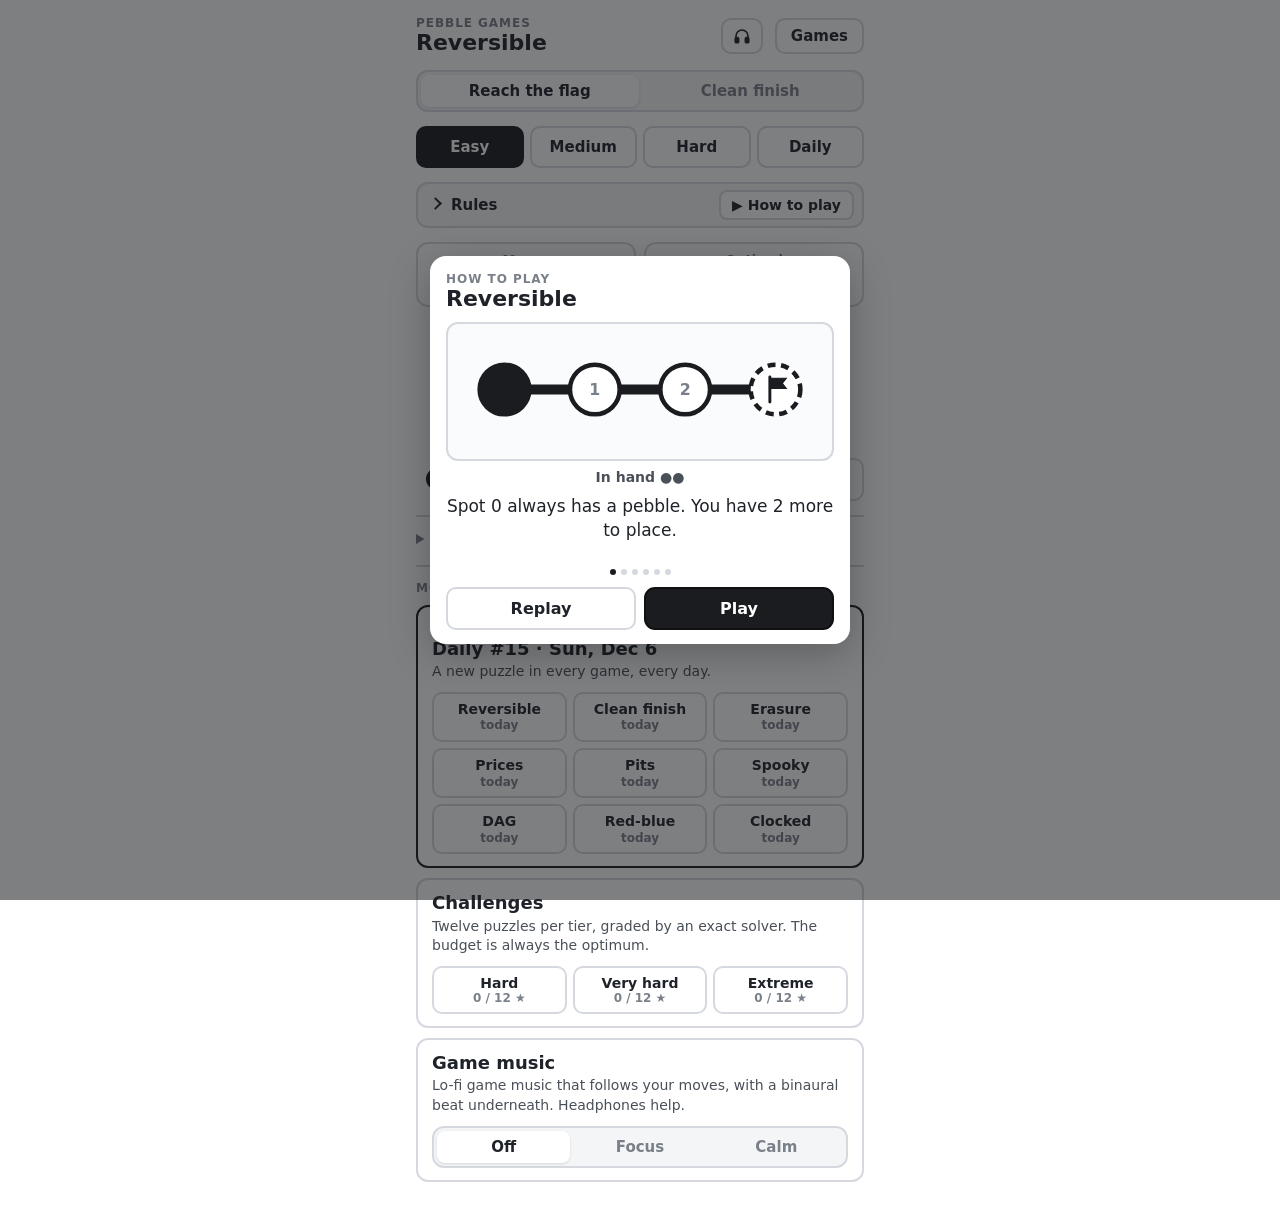
==== commit 2d008f2e: "Music and a daily puzzle on every game Every game page gets the music button in its header and sends" ====
--- a/index.html
+++ b/index.html
@@ -152,7 +152,15 @@
   #more .card > span { display: block; margin-top: 2px; font-size: 14px; line-height: 1.4; color: #4A5058; }
   #more #dailyCard { border-color: var(--pebble); }
   #more .card > .kick { margin: 0 0 2px; font-size: 12px; font-weight: 700; letter-spacing: .06em; text-transform: uppercase; color: var(--muted); }
-  #more #dailyCard .go { margin-top: 6px; font-weight: 650; color: var(--ink); }
+  #more .dailies { display: grid; grid-template-columns: repeat(3, 1fr); gap: 6px; margin-top: 10px; }
+  #more .dailies a {
+    padding: 7px 2px; border: 2px solid var(--faint); border-radius: 10px; text-align: center;
+    font-size: 14px; font-weight: 650; line-height: 1.2; color: var(--ink); text-decoration: none;
+  }
+  #more .dailies a i { display: block; margin-top: 1px; font-style: normal; font-size: 12px; font-weight: 600; color: var(--muted); }
+  #more .dailies a.done { border-color: var(--gold); }
+  #more .dailies a.opt { border-color: var(--gold); background: #FFF3C4; }
+  #more .dailies a.done i, #more .dailies a.opt i { color: #8A6A00; }
   #more .tiers { display: flex; gap: 6px; margin-top: 10px; }
   #more .tiers a {
     flex: 1; text-align: center; padding: 7px 0; border: 2px solid var(--faint); border-radius: 10px;
@@ -164,12 +172,13 @@
   #more .moods button.sel { background: #fff; color: var(--ink); box-shadow: 0 1px 3px rgba(0,0,0,.12); }
   body.won #more { display: none; }
 </style>
-<link rel="stylesheet" href="shared/intro.css?v=3">
+<link rel="stylesheet" href="shared/intro.css?v=4">
 </head>
 <body>
 <main>
   <header id="head">
     <div><span class="kicker">Pebble Games</span><h1>Reversible</h1></div>
+    <button class="beats-toggle" id="beats" type="button"></button>
     <a href="games/">Games</a>
   </header>
   <nav id="mode" aria-label="Version"><a class="sel" aria-current="page">Reach the flag</a><a href="clean/">Clean finish</a></nav>
@@ -177,6 +186,7 @@
     <button type="button" data-p="2" data-opt="4">Easy</button>
     <button type="button" data-p="3" data-opt="13">Medium</button>
     <button type="button" data-p="4" data-opt="38">Hard</button>
+    <button type="button" data-daily>Daily</button>
   </div>
   <div id="info">
     <div id="top">
@@ -203,12 +213,12 @@
   </details>
   <section id="more" aria-label="More to play">
     <h2>More to play</h2>
-    <a class="card" id="dailyCard" href="daily/">
-      <span class="kick">Daily puzzle</span>
-      <b id="dailyTitle">Daily puzzle</b>
-      <span id="dailyState">A new hard puzzle every day.</span>
-      <span class="go">Play today's &rarr;</span>
-    </a>
+    <div class="card" id="dailyCard">
+      <span class="kick">Daily puzzles</span>
+      <b id="dailyTitle">Daily puzzles</b>
+      <span id="dailyState">A new puzzle in every game, every day.</span>
+      <div class="dailies" id="dailies"></div>
+    </div>
     <div class="card">
       <b>Challenges</b>
       <span>Twelve puzzles per tier, graded by an exact solver. The budget is always the optimum.</span>
@@ -225,7 +235,11 @@
     </div>
   </section>
 </main>
-<script src="shared/beats.js?v=3"></script>
+<script src="shared/puzzles.js?v=3"></script>
+<script src="shared/dailies.js?v=4"></script>
+<script src="shared/progress.js?v=4"></script>
+<script src="shared/daily-mode.js?v=4"></script>
+<script src="shared/beats.js?v=5"></script>
 <script>
   // Easy, Medium, Hard give 2, 3, 4 pebbles. With P pebbles the furthest
   // reachable spot is 2^P - 1, so that is where the flag goes: 3, 7, 15.
@@ -256,7 +270,7 @@
     // finished optimally, so the goal is to fill every star.
     // (The games list page reads the same saved progress to show stars per game.)
     function marks() {
-      document.querySelectorAll('#levels button').forEach(b => {
+      document.querySelectorAll('#levels button:not([data-daily])').forEach(b => {
         const r = (data[KIT.game] || {})[b.dataset.name];
         b.innerHTML = b.dataset.name + (!r ? '' : starred(r)
           ? '<span class="mark star" aria-label="optimal">★</span>'
@@ -430,7 +444,7 @@
     // The clock runs from the first legal move to the pebble landing on the flag.
     if (moves === 0) startedAt = performance.now();
     moves++;
-    if (placing && i === N) { won = true; solveMs = performance.now() - startedAt; kit.finish(levelName, moves, OPT, clock(solveMs)); sound('win', i); }
+    if (placing && i === N) { won = true; solveMs = performance.now() - startedAt; kit.finish(levelName, moves, OPT, clock(solveMs), daily.opts()); daily.done(moves, OPT, solveMs); sound('win', i); }
     render();
   }
 
@@ -470,8 +484,9 @@
   }
 
   function setLevel(btn) {
+    daily.chose(btn);
     P = Number(btn.dataset.p);
-    N = 2 ** P - 1;
+    N = btn.dataset.n ? Number(btn.dataset.n) : 2 ** P - 1;   // the daily sets its own flag
     OPT = Number(btn.dataset.opt);
     document.getElementById('opt').textContent = OPT;
     levelName = btn.dataset.name;
@@ -485,7 +500,10 @@
   document.getElementById('hintBtn').addEventListener('click', () =>
     document.getElementById('info').classList.toggle('open'));
   kit.init();
-  setLevel(levelButtons[0]);
+  // Today's daily puzzle is the last level button (shared/daily-mode.js).
+  const daily = PebbleDaily.attach('reversible', '');
+  PebbleBeats.toggleButton(document.getElementById('beats'));
+  setLevel(daily.wanted() ? daily.button : levelButtons[0]);
   // A link ending in #about opens the "Why this game?" note and scrolls to it.
   function openAbout() {
     if (location.hash !== '#about') return;
@@ -496,16 +514,40 @@
   window.addEventListener('hashchange', openAbout);
   openAbout();
 </script>
-<script src="shared/puzzles.js?v=3"></script>
-<script src="shared/progress.js?v=3"></script>
 <script>
-  // More to play: today's daily puzzle, challenge stars and the focus sound.
+  // More to play: today's daily puzzles, challenge stars and the game music.
   (() => {
     const prog = PebbleProgress, key = prog.todayKey(), num = prog.dailyNumber(key);
-    const best = prog.dailyBest(key), s = prog.streak();
-    const fire = s ? ' · \u{1F525} ' + s + '-day streak' : '';
+    // Today's puzzle in every game. Prices has its own Daily page, with the
+    // hardest puzzles; the rest open the Daily level of their game.
+    const GAMES = [['reversible', 'Reversible', '#daily'], ['clean', 'Clean finish', 'clean/#daily'], ['erase', 'Erasure', 'erase/#daily'],
+                   ['prices', 'Prices', 'daily/'], ['pits', 'Pits', 'pits/#daily'], ['spooky', 'Spooky', 'spooky/#daily'],
+                   ['dag', 'DAG', 'dag/#daily'], ['redblue', 'Red-blue', 'redblue/#daily'], ['clocked', 'Clocked', 'clocked/#daily']];
+    function draw() {
+      let solved = 0;
+      document.getElementById('dailies').innerHTML = GAMES.map(([game, name, href]) => {
+        const r = prog.gameDaily(game, key), opt = r && r.best <= r.opt;
+        if (r) solved++;
+        return '<a href="' + href + '" class="' + (opt ? 'opt' : r ? 'done' : '') + '">' + name +
+          '<i>' + (opt ? '★ optimal' : r ? '☆ solved' : 'today') + '</i></a>';
+      }).join('');
+      const s = prog.streak();
+      document.getElementById('dailyState').textContent =
+        (solved ? solved + ' of ' + GAMES.length + ' solved today' : 'A new puzzle in every game, every day.') +
+        (s ? ' · \u{1F525} ' + s + '-day streak' : '');
+    }
     document.getElementById('dailyTitle').textContent = 'Daily #' + num + ' · ' + prog.prettyDate(key);
-    document.getElementById('dailyState').textContent = (best ? '✓ Solved in ' + prog.clock(best) : 'A new hard puzzle every day.') + fire;
+    draw();
+    // Reversible's daily is on this page: open it and go up to the board.
+    document.getElementById('dailies').addEventListener('click', e => {
+      const a = e.target.closest('a');
+      if (!a || a.getAttribute('href') !== '#daily') return;
+      e.preventDefault();
+      if (!daily.active()) daily.button.click();
+      window.scrollTo({ top: 0, behavior: 'smooth' });
+    });
+    // Solving a puzzle here may fill a square, so redraw after each win.
+    document.addEventListener('pebble:sound', e => { if (e.detail.type === 'win') setTimeout(draw, 0); });
     document.querySelectorAll('#more .tiers a').forEach(a => {
       a.querySelector('i').textContent = prog.tierSolved(a.dataset.tier) + ' / ' + PEBBLE_PUZZLES.challenge[a.dataset.tier].length + ' ★';
     });
--- a/shared/intro.css
+++ b/shared/intro.css
@@ -105,3 +105,20 @@
 }
 @media (prefers-reduced-motion: reduce) { .pi-finger { transition: opacity .2s; } }
 .pi-svg .blue .flag path { fill: #2367C9; stroke: #2367C9; }
+
+/* Header music button (shared/beats.js), beside the Games link on every page. */
+#head .beats-toggle {
+  flex: none; margin-left: auto; display: inline-flex; align-items: center; justify-content: center;
+  padding: 7px 10px; font: inherit; color: var(--ink, #1F2329); background: #fff;
+  border: 2px solid var(--faint, #D5D9DF); border-radius: 10px; cursor: pointer;
+}
+.beats-toggle svg { width: 18px; height: 18px; }
+.beats-toggle.on { background: var(--pebble, #1A1C20) !important; border-color: var(--pebble, #1A1C20) !important; color: #fff !important; }
+.beats-toggle.waiting { border-style: dashed !important; }
+body.won #head .beats-toggle:not(.on), body.done #head .beats-toggle:not(.on) { background: transparent; color: #fff; border-color: #fff; }
+
+/* Four level buttons (Easy, Medium, Hard, Daily) share one row on a phone. */
+#levels:has(> [data-daily]) { gap: 6px; }
+#levels > button { white-space: nowrap; }
+#levels:has(> [data-daily]) > button { font-size: 15px; padding-left: 0; padding-right: 0; }
+#levels:has(> [data-daily]) .mark { margin-left: 3px; }
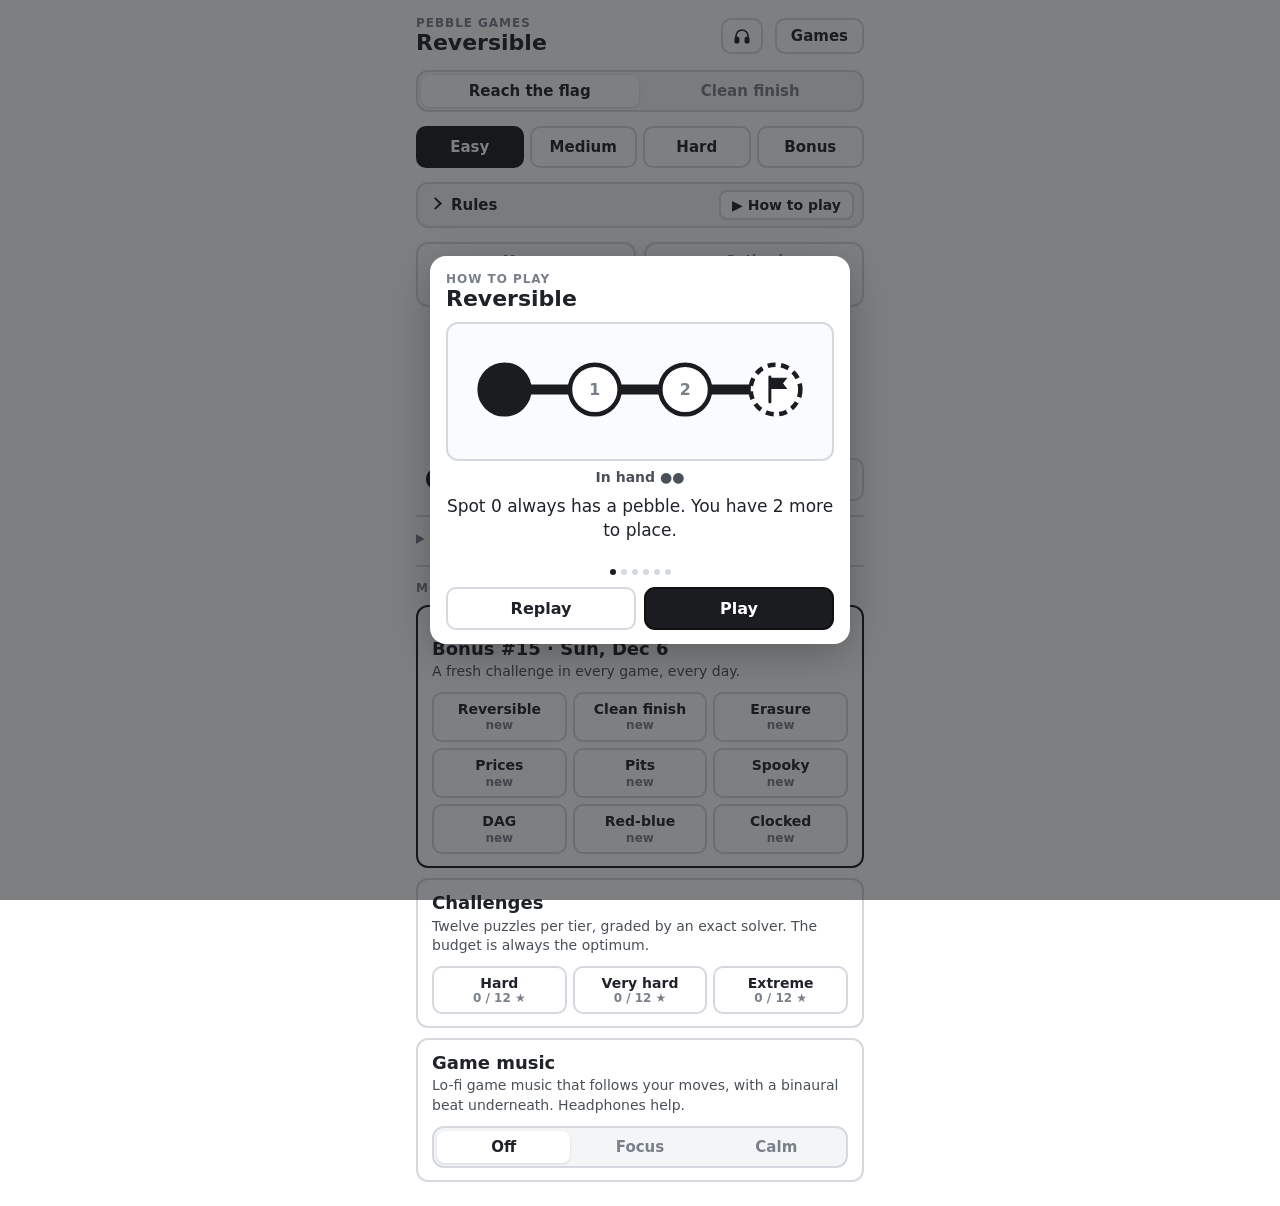
==== commit b02ffb25: "Lower game music; rename the daily puzzles to Bonus Melody drops an octave to D3-E4 with a soft sine" ====
--- a/index.html
+++ b/index.html
@@ -144,7 +144,7 @@
   }
   #mode a.sel { background: #fff; color: var(--ink); box-shadow: 0 1px 3px rgba(0,0,0,.12); }
   body.won #mode { display: none; }
-  /* More to play: the daily puzzle, harder challenges, and focus sound. */
+  /* More to play: bonus challenges, harder challenges, and game music. */
   #more { display: flex; flex-direction: column; gap: 10px; border-top: 2px solid var(--faint); padding-top: 14px; }
   #more h2 { margin: 0; font-size: 12px; font-weight: 700; letter-spacing: .08em; text-transform: uppercase; color: var(--muted); }
   #more .card { display: block; padding: 12px 14px; border: 2px solid var(--faint); border-radius: 12px; color: var(--ink); text-decoration: none; }
@@ -186,7 +186,7 @@
     <button type="button" data-p="2" data-opt="4">Easy</button>
     <button type="button" data-p="3" data-opt="13">Medium</button>
     <button type="button" data-p="4" data-opt="38">Hard</button>
-    <button type="button" data-daily>Daily</button>
+    <button type="button" data-daily>Bonus</button>
   </div>
   <div id="info">
     <div id="top">
@@ -214,9 +214,9 @@
   <section id="more" aria-label="More to play">
     <h2>More to play</h2>
     <div class="card" id="dailyCard">
-      <span class="kick">Daily puzzles</span>
-      <b id="dailyTitle">Daily puzzles</b>
-      <span id="dailyState">A new puzzle in every game, every day.</span>
+      <span class="kick">Bonus challenges</span>
+      <b id="dailyTitle">Bonus challenges</b>
+      <span id="dailyState">A fresh challenge in every game, every day.</span>
       <div class="dailies" id="dailies"></div>
     </div>
     <div class="card">
@@ -238,8 +238,8 @@
 <script src="shared/puzzles.js?v=3"></script>
 <script src="shared/dailies.js?v=4"></script>
 <script src="shared/progress.js?v=4"></script>
-<script src="shared/daily-mode.js?v=4"></script>
-<script src="shared/beats.js?v=5"></script>
+<script src="shared/daily-mode.js?v=5"></script>
+<script src="shared/beats.js?v=6"></script>
 <script>
   // Easy, Medium, Hard give 2, 3, 4 pebbles. With P pebbles the furthest
   // reachable spot is 2^P - 1, so that is where the flag goes: 3, 7, 15.
@@ -486,7 +486,7 @@
   function setLevel(btn) {
     daily.chose(btn);
     P = Number(btn.dataset.p);
-    N = btn.dataset.n ? Number(btn.dataset.n) : 2 ** P - 1;   // the daily sets its own flag
+    N = btn.dataset.n ? Number(btn.dataset.n) : 2 ** P - 1;   // the bonus sets its own flag
     OPT = Number(btn.dataset.opt);
     document.getElementById('opt').textContent = OPT;
     levelName = btn.dataset.name;
@@ -500,7 +500,7 @@
   document.getElementById('hintBtn').addEventListener('click', () =>
     document.getElementById('info').classList.toggle('open'));
   kit.init();
-  // Today's daily puzzle is the last level button (shared/daily-mode.js).
+  // Today's bonus challenge is the last level button (shared/daily-mode.js).
   const daily = PebbleDaily.attach('reversible', '');
   PebbleBeats.toggleButton(document.getElementById('beats'));
   setLevel(daily.wanted() ? daily.button : levelButtons[0]);
@@ -515,33 +515,33 @@
   openAbout();
 </script>
 <script>
-  // More to play: today's daily puzzles, challenge stars and the game music.
+  // More to play: today's bonus challenges, challenge stars and the game music.
   (() => {
     const prog = PebbleProgress, key = prog.todayKey(), num = prog.dailyNumber(key);
-    // Today's puzzle in every game. Prices has its own Daily page, with the
-    // hardest puzzles; the rest open the Daily level of their game.
-    const GAMES = [['reversible', 'Reversible', '#daily'], ['clean', 'Clean finish', 'clean/#daily'], ['erase', 'Erasure', 'erase/#daily'],
-                   ['prices', 'Prices', 'daily/'], ['pits', 'Pits', 'pits/#daily'], ['spooky', 'Spooky', 'spooky/#daily'],
-                   ['dag', 'DAG', 'dag/#daily'], ['redblue', 'Red-blue', 'redblue/#daily'], ['clocked', 'Clocked', 'clocked/#daily']];
+    // Today's bonus challenge in every game. Prices has its own page for it
+    // (daily/), with the hardest puzzles; the rest open the Bonus level of their game.
+    const GAMES = [['reversible', 'Reversible', '#bonus'], ['clean', 'Clean finish', 'clean/#bonus'], ['erase', 'Erasure', 'erase/#bonus'],
+                   ['prices', 'Prices', 'daily/'], ['pits', 'Pits', 'pits/#bonus'], ['spooky', 'Spooky', 'spooky/#bonus'],
+                   ['dag', 'DAG', 'dag/#bonus'], ['redblue', 'Red-blue', 'redblue/#bonus'], ['clocked', 'Clocked', 'clocked/#bonus']];
     function draw() {
       let solved = 0;
       document.getElementById('dailies').innerHTML = GAMES.map(([game, name, href]) => {
         const r = prog.gameDaily(game, key), opt = r && r.best <= r.opt;
         if (r) solved++;
         return '<a href="' + href + '" class="' + (opt ? 'opt' : r ? 'done' : '') + '">' + name +
-          '<i>' + (opt ? '★ optimal' : r ? '☆ solved' : 'today') + '</i></a>';
+          '<i>' + (opt ? '★ optimal' : r ? '☆ solved' : 'new') + '</i></a>';
       }).join('');
       const s = prog.streak();
       document.getElementById('dailyState').textContent =
-        (solved ? solved + ' of ' + GAMES.length + ' solved today' : 'A new puzzle in every game, every day.') +
+        (solved ? solved + ' of ' + GAMES.length + ' solved today' : 'A fresh challenge in every game, every day.') +
         (s ? ' · \u{1F525} ' + s + '-day streak' : '');
     }
-    document.getElementById('dailyTitle').textContent = 'Daily #' + num + ' · ' + prog.prettyDate(key);
+    document.getElementById('dailyTitle').textContent = 'Bonus #' + num + ' · ' + prog.prettyDate(key);
     draw();
-    // Reversible's daily is on this page: open it and go up to the board.
+    // Reversible's bonus is on this page: open it and go up to the board.
     document.getElementById('dailies').addEventListener('click', e => {
       const a = e.target.closest('a');
-      if (!a || a.getAttribute('href') !== '#daily') return;
+      if (!a || a.getAttribute('href') !== '#bonus') return;
       e.preventDefault();
       if (!daily.active()) daily.button.click();
       window.scrollTo({ top: 0, behavior: 'smooth' });
@@ -554,6 +554,6 @@
     PebbleBeats.picker(document.getElementById('moods'), document.getElementById('moodNote'));
   })();
 </script>
-<script src="shared/intro.js?v=3" data-game="reversible"></script>
+<script src="shared/intro.js?v=4" data-game="reversible"></script>
 </body>
 </html>
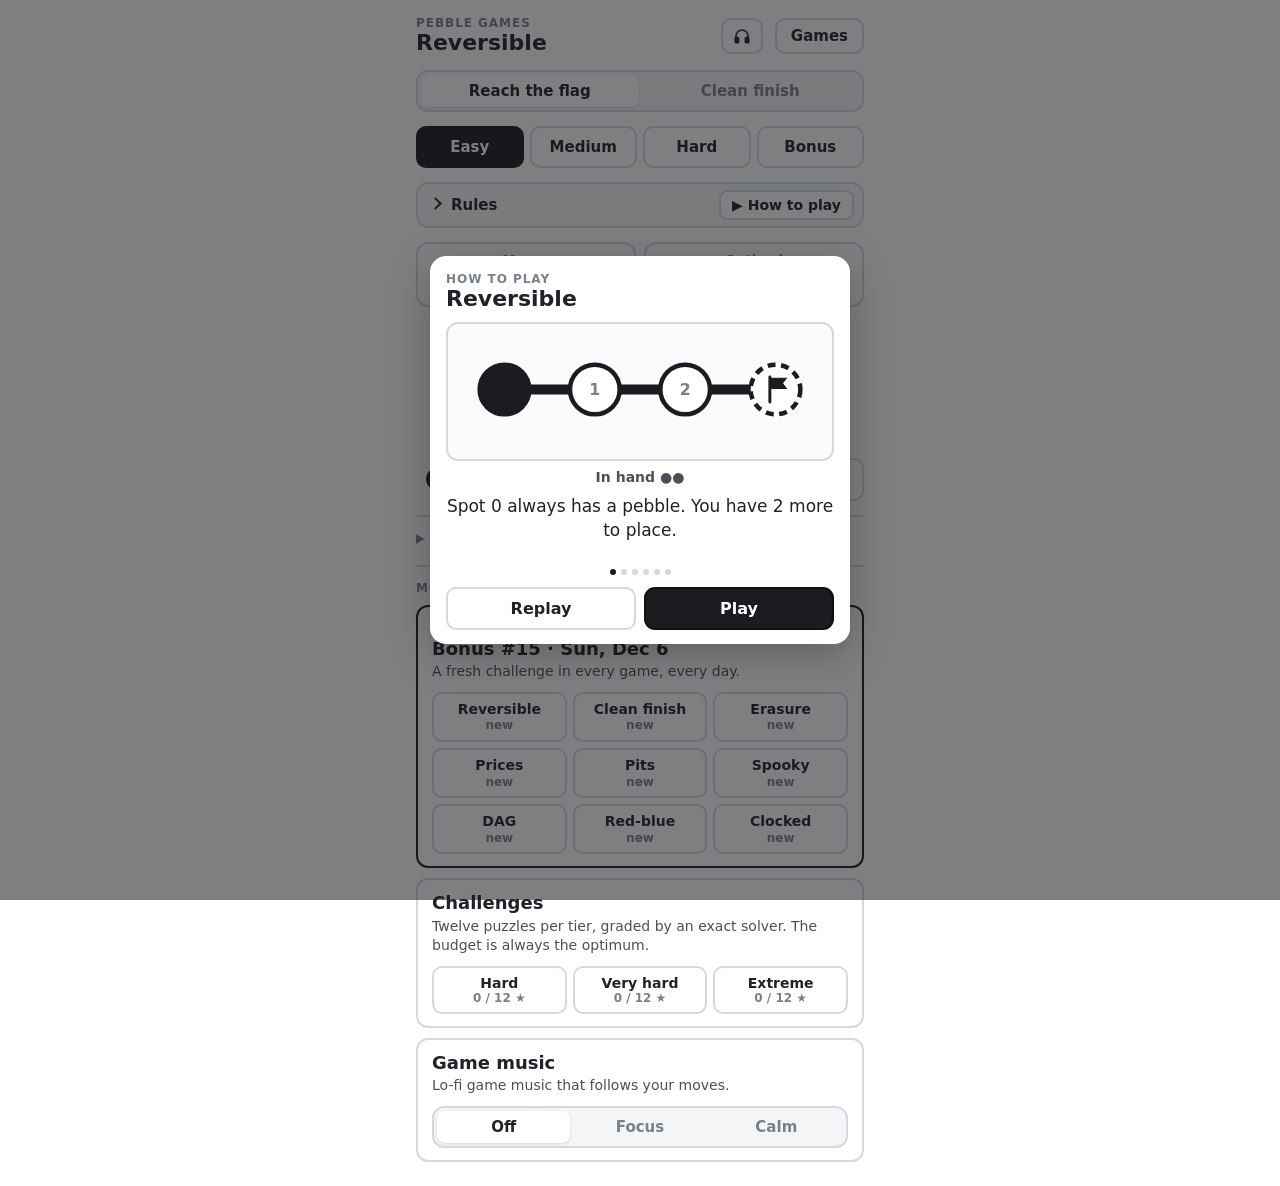
==== commit dfe31162: "Add Today's chips and Future chips with a hardware friction slider" ====
--- a/index.html
+++ b/index.html
@@ -172,7 +172,7 @@
   #more .moods button.sel { background: #fff; color: var(--ink); box-shadow: 0 1px 3px rgba(0,0,0,.12); }
   body.won #more { display: none; }
 </style>
-<link rel="stylesheet" href="shared/intro.css?v=4">
+<link rel="stylesheet" href="shared/intro.css?v=5">
 </head>
 <body>
 <main>
@@ -230,7 +230,7 @@
     </div>
     <div class="card">
       <b>Game music</b>
-      <span id="moodNote">Lo-fi game music that follows your moves, with a binaural beat underneath. Headphones help.</span>
+      <span id="moodNote">Lo-fi game music that follows your moves.</span>
       <div class="moods" id="moods"></div>
     </div>
   </section>
@@ -239,7 +239,7 @@
 <script src="shared/dailies.js?v=4"></script>
 <script src="shared/progress.js?v=4"></script>
 <script src="shared/daily-mode.js?v=5"></script>
-<script src="shared/beats.js?v=6"></script>
+<script src="shared/beats.js?v=7"></script>
 <script>
   // Easy, Medium, Hard give 2, 3, 4 pebbles. With P pebbles the furthest
   // reachable spot is 2^P - 1, so that is where the flag goes: 3, 7, 15.
@@ -554,6 +554,6 @@
     PebbleBeats.picker(document.getElementById('moods'), document.getElementById('moodNote'));
   })();
 </script>
-<script src="shared/intro.js?v=4" data-game="reversible"></script>
+<script src="shared/intro.js?v=6" data-game="reversible"></script>
 </body>
 </html>
--- a/shared/intro.css
+++ b/shared/intro.css
@@ -89,6 +89,7 @@
 .pi-svg .red .dot { fill: #D7263D; }
 .pi-svg .slot { fill: #fff; stroke: #B8BEC6; stroke-width: 2; }
 .pi-svg .slot.full { fill: #1A1C20; stroke: #1A1C20; }
+.pi-svg .fast .slot.full { fill: #D7263D; stroke: #D7263D; }
 .pi-svg .chip rect { fill: #fff; stroke: #1A1C20; stroke-width: 1.5; }
 .pi-svg .chip text { font-size: 13px; font-weight: 700; fill: #1F2329; text-anchor: middle; }
 .pi-svg .chip.e rect { fill: #D55E00; stroke: #D55E00; }
@@ -122,3 +123,5 @@
 #levels > button { white-space: nowrap; }
 #levels:has(> [data-daily]) > button { font-size: 15px; padding-left: 0; padding-right: 0; }
 #levels:has(> [data-daily]) .mark { margin-left: 3px; }
+.pi-svg .chip.io rect { fill: #2367C9; stroke: #2367C9; }
+.pi-svg .chip.io text { fill: #fff; }
